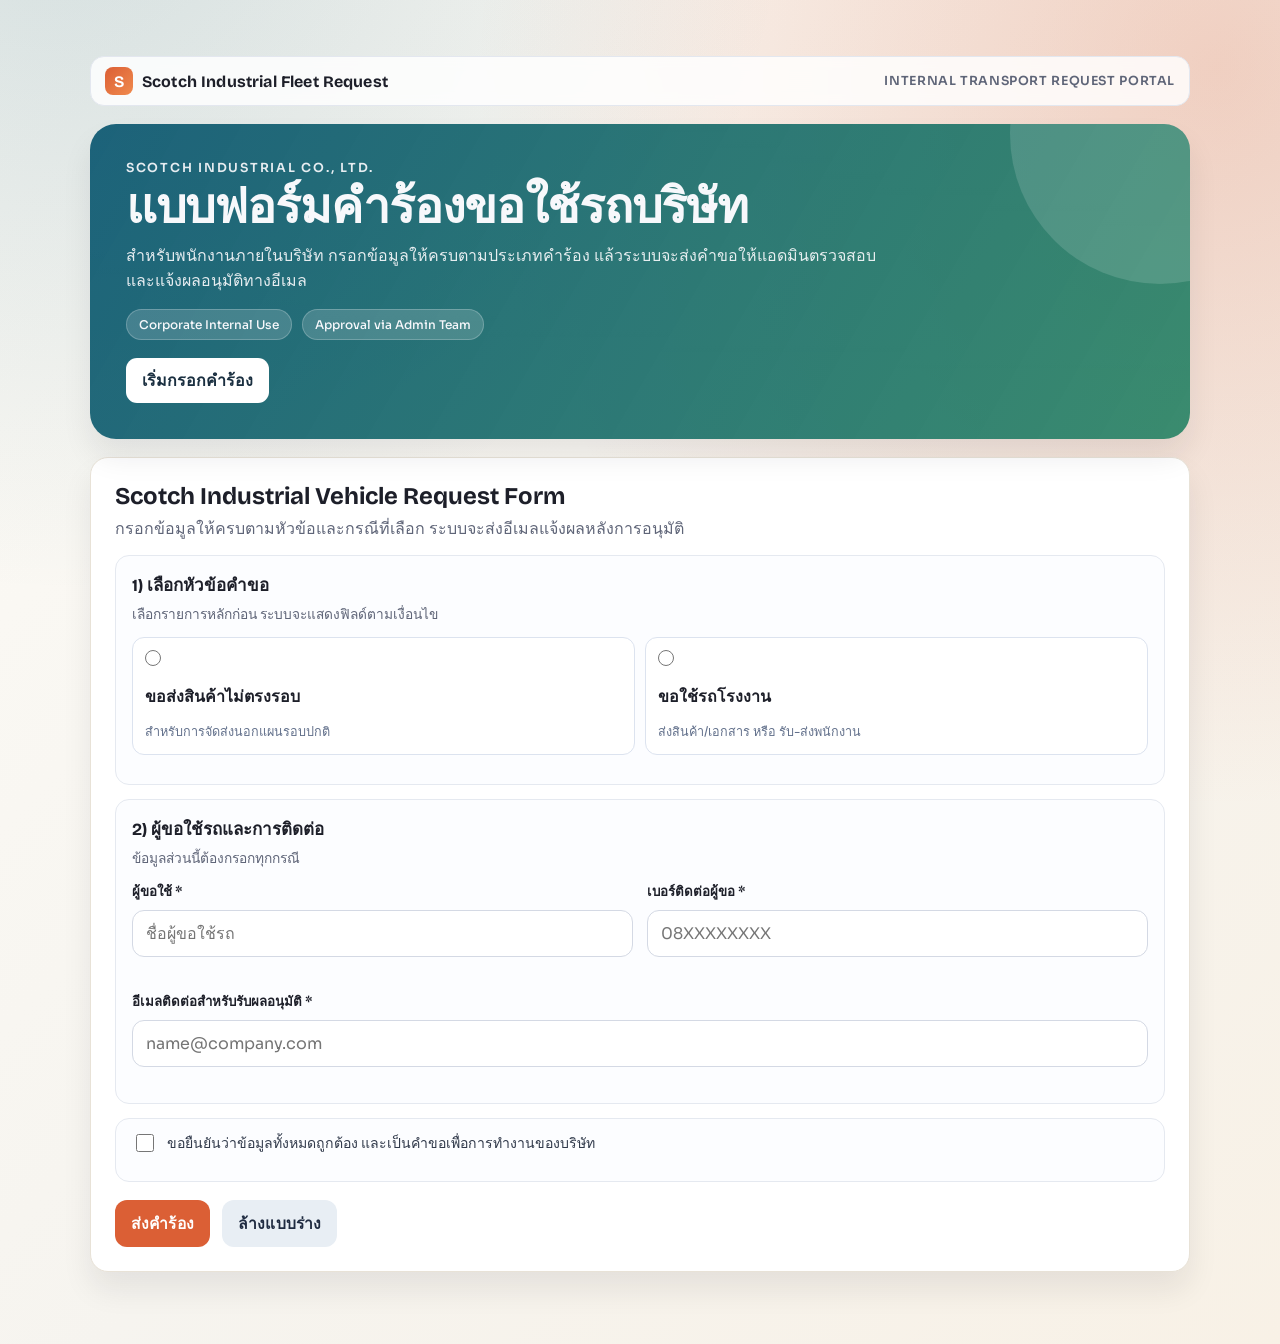
==== index.html @ 5c6153f3 "Simplify public landing page and remove admin entry points" ====
<!doctype html>
<html lang="th">
  <head>
    <meta charset="UTF-8" />
    <meta name="viewport" content="width=device-width, initial-scale=1.0" />
    <title>Scotch webapps1 | แบบฟอร์มขอใช้รถ</title>
    <link rel="preconnect" href="https://fonts.googleapis.com" />
    <link rel="preconnect" href="https://fonts.gstatic.com" crossorigin />
    <link
      href="https://fonts.googleapis.com/css2?family=Bricolage+Grotesque:wght@400;500;600;700&family=Sora:wght@400;500;600&display=swap"
      rel="stylesheet"
    />
    <link rel="stylesheet" href="assets/css/styles.css" />
  </head>
  <body>
    <main class="page page-request">
      <header class="lp-nav">
        <a href="#" class="lp-brand">
          <span class="lp-brand-badge">S</span>
          <span>Scotch Industrial Fleet Request</span>
        </a>
        <p class="lp-subtitle">Internal Transport Request Portal</p>
      </header>

      <section class="hero hero-landing">
        <div class="hero-grid">
          <div>
            <p class="hero-kicker">Scotch Industrial Co., Ltd.</p>
            <h1>แบบฟอร์มคำร้องขอใช้รถบริษัท</h1>
            <p class="hero-copy">
              สำหรับพนักงานภายในบริษัท กรอกข้อมูลให้ครบตามประเภทคำร้อง แล้วระบบจะส่งคำขอให้แอดมินตรวจสอบและแจ้งผลอนุมัติทางอีเมล
            </p>

            <div class="hero-pill-row">
              <span class="hero-pill">Corporate Internal Use</span>
              <span class="hero-pill">Approval via Admin Team</span>
            </div>

            <div class="hero-cta-row">
              <a class="cta-button" href="#requestFormSection">เริ่มกรอกคำร้อง</a>
            </div>
          </div>
        </div>
      </section>

      <section id="requestFormSection" class="card request-card">
        <div class="card-head">
          <h2>Scotch Industrial Vehicle Request Form</h2>
          <p>กรอกข้อมูลให้ครบตามหัวข้อและกรณีที่เลือก ระบบจะส่งอีเมลแจ้งผลหลังการอนุมัติ</p>
        </div>

        <form id="requestForm" class="form-stack" novalidate>
          <section class="form-section">
            <h3>1) เลือกหัวข้อคำขอ</h3>
            <p class="section-copy">เลือกรายการหลักก่อน ระบบจะแสดงฟิลด์ตามเงื่อนไข</p>

            <div class="choice-grid">
              <label class="choice-card">
                <input type="radio" name="requestTopic" value="OFF_CYCLE_DELIVERY" />
                <strong>ขอส่งสินค้าไม่ตรงรอบ</strong>
                <small>สำหรับการจัดส่งนอกแผนรอบปกติ</small>
              </label>
              <label class="choice-card">
                <input type="radio" name="requestTopic" value="FACTORY_CAR" />
                <strong>ขอใช้รถโรงงาน</strong>
                <small>ส่งสินค้า/เอกสาร หรือ รับ-ส่งพนักงาน</small>
              </label>
            </div>
            <p class="field-error" data-error-for="requestTopic"></p>

            <div id="factoryCaseBlock" class="conditional-block hidden">
              <label>
                <span>กรณีของการขอใช้รถโรงงาน *</span>
                <select name="factoryCaseType">
                  <option value="">-- เลือกกรณี --</option>
                  <option value="FACTORY_DELIVERY_DOCS">ส่งสินค้า/เอกสาร</option>
                  <option value="FACTORY_STAFF_SHUTTLE">รับ-ส่งพนักงาน</option>
                </select>
              </label>
              <p class="field-error" data-error-for="factoryCaseType"></p>
            </div>
          </section>

          <section class="form-section">
            <h3>2) ผู้ขอใช้รถและการติดต่อ</h3>
            <p class="section-copy">ข้อมูลส่วนนี้ต้องกรอกทุกกรณี</p>
            <div class="form-grid">
              <label>
                <span>ผู้ขอใช้ *</span>
                <input
                  name="requesterName"
                  type="text"
                  maxlength="100"
                  placeholder="ชื่อผู้ขอใช้รถ"
                  required
                />
                <p class="field-error" data-error-for="requesterName"></p>
              </label>

              <label>
                <span>เบอร์ติดต่อผู้ขอ *</span>
                <input
                  name="requesterPhone"
                  type="tel"
                  maxlength="20"
                  placeholder="08XXXXXXXX"
                  required
                />
                <p class="field-error" data-error-for="requesterPhone"></p>
              </label>

              <label class="col-span-2">
                <span>อีเมลติดต่อสำหรับรับผลอนุมัติ *</span>
                <input
                  name="contactEmail"
                  type="email"
                  maxlength="120"
                  placeholder="name@company.com"
                  autocomplete="email"
                  required
                />
                <p class="field-error" data-error-for="contactEmail"></p>
              </label>
            </div>
          </section>

          <section id="offCycleBlock" class="form-section conditional-block hidden">
            <h3>หัวข้อ: ขอส่งสินค้าไม่ตรงรอบ</h3>
            <p class="section-copy">กรอกข้อมูลการจัดส่งนอกแผนรอบปกติ</p>
            <div class="form-grid">
              <label>
                <span>ชื่อห้าง *</span>
                <input
                  name="offcycleStoreName"
                  type="text"
                  maxlength="150"
                  placeholder="ชื่อห้าง/ลูกค้า"
                />
                <p class="field-error" data-error-for="offcycleStoreName"></p>
              </label>

              <label>
                <span>วันที่ต้องการจัดส่ง *</span>
                <input name="offcycleDeliveryDate" type="date" />
                <p class="field-error" data-error-for="offcycleDeliveryDate"></p>
              </label>

              <label>
                <span>จำนวนลังสินค้า *</span>
                <input name="offcycleCrates" type="number" min="1" step="1" />
                <p class="field-error" data-error-for="offcycleCrates"></p>
              </label>

              <label>
                <span>ยอดเงิน *</span>
                <input name="offcycleAmount" type="number" min="0" step="0.01" />
                <p class="field-error" data-error-for="offcycleAmount"></p>
              </label>
            </div>
          </section>

          <section id="factoryDeliveryBlock" class="form-section conditional-block hidden">
            <h3>หัวข้อ: ขอใช้รถโรงงาน (ส่งสินค้า/เอกสาร)</h3>
            <p class="section-copy">กรณีจัดส่งสินค้า หรือจัดส่งเอกสาร</p>
            <div class="form-grid">
              <label>
                <span>ชื่องาน *</span>
                <input name="factoryJobName" type="text" maxlength="150" />
                <p class="field-error" data-error-for="factoryJobName"></p>
              </label>

              <label>
                <span>วันที่จัดส่ง *</span>
                <input name="factoryDeliveryDate" type="date" />
                <p class="field-error" data-error-for="factoryDeliveryDate"></p>
              </label>

              <label>
                <span>เวลาจัดส่ง *</span>
                <input name="factoryDeliveryTime" type="time" />
                <p class="field-error" data-error-for="factoryDeliveryTime"></p>
              </label>

              <label>
                <span>เบอร์ติดต่อผู้รับ/หน้างาน *</span>
                <input name="factoryReceiverPhone" type="tel" maxlength="20" />
                <p class="field-error" data-error-for="factoryReceiverPhone"></p>
              </label>

              <label class="col-span-2">
                <span>สถานที่จัดส่ง *</span>
                <input
                  name="factoryDeliveryLocation"
                  type="text"
                  maxlength="250"
                  placeholder="ที่อยู่หรือรายละเอียดสถานที่"
                />
                <p class="field-error" data-error-for="factoryDeliveryLocation"></p>
              </label>

              <label class="col-span-2">
                <span>Google Map link / URL *</span>
                <input
                  name="factoryDeliveryMapUrl"
                  type="url"
                  maxlength="400"
                  placeholder="https://maps.google.com/..."
                />
                <p class="field-error" data-error-for="factoryDeliveryMapUrl"></p>
              </label>

              <label class="col-span-2">
                <span>เอกสารใบส่งสินค้าชั่วคราว/ใบคืนสินค้าชั่วคราว *</span>
                <textarea
                  name="factoryTempDocumentRef"
                  rows="2"
                  maxlength="400"
                  placeholder="ระบุเลขเอกสารหรือแนบลิงก์เอกสาร"
                ></textarea>
                <p class="field-error" data-error-for="factoryTempDocumentRef"></p>
              </label>

              <label class="col-span-2">
                <span>เบิกของจากไหน (ภาพแคป E-Mail Reservation) *</span>
                <textarea
                  name="factoryReservationRef"
                  rows="2"
                  maxlength="400"
                  placeholder="ระบุจุดเบิกหรือแนบลิงก์ภาพแคป"
                ></textarea>
                <p class="field-error" data-error-for="factoryReservationRef"></p>
              </label>
            </div>
          </section>

          <section id="factoryShuttleBlock" class="form-section conditional-block hidden">
            <h3>หัวข้อ: ขอใช้รถโรงงาน (รับ-ส่งพนักงาน)</h3>
            <p class="section-copy">กรณีรับ-ส่งพนักงาน ต้องมีผู้โดยสาร 6 คนขึ้นไป</p>
            <div class="form-grid">
              <label>
                <span>จำนวนผู้โดยสาร *</span>
                <input name="shuttlePassengers" type="number" min="6" step="1" />
                <p class="field-error" data-error-for="shuttlePassengers"></p>
              </label>

              <label>
                <span>วันที่เดินทาง *</span>
                <input name="shuttleTravelDate" type="date" />
                <p class="field-error" data-error-for="shuttleTravelDate"></p>
              </label>

              <label>
                <span>เวลาเดินทาง *</span>
                <input name="shuttleTravelTime" type="time" />
                <p class="field-error" data-error-for="shuttleTravelTime"></p>
              </label>

              <fieldset class="option-fieldset">
                <legend>รอรับกลับ *</legend>
                <label class="check-inline">
                  <input type="radio" name="shuttleReturnWait" value="WAIT_RETURN" />
                  <span>รอรับกลับ</span>
                </label>
                <label class="check-inline">
                  <input type="radio" name="shuttleReturnWait" value="NO_RETURN" />
                  <span>ไม่ต้องรอรับกลับ</span>
                </label>
                <p class="field-error" data-error-for="shuttleReturnWait"></p>
              </fieldset>

              <label class="col-span-2">
                <span>สถานที่ *</span>
                <input
                  name="shuttleLocation"
                  type="text"
                  maxlength="250"
                  placeholder="จุดรับ/จุดส่ง"
                />
                <p class="field-error" data-error-for="shuttleLocation"></p>
              </label>

              <label class="col-span-2">
                <span>Google Map link / URL *</span>
                <input
                  name="shuttleMapUrl"
                  type="url"
                  maxlength="400"
                  placeholder="https://maps.google.com/..."
                />
                <p class="field-error" data-error-for="shuttleMapUrl"></p>
              </label>
            </div>
          </section>

          <section class="form-section form-section-tight">
            <label class="check-row">
              <input name="policyAgree" type="checkbox" />
              <span>ขอยืนยันว่าข้อมูลทั้งหมดถูกต้อง และเป็นคำขอเพื่อการทำงานของบริษัท</span>
            </label>
            <p class="field-error" data-error-for="policyAgree"></p>
          </section>

          <div class="form-actions">
            <button id="submitBtn" type="submit">ส่งคำร้อง</button>
            <button id="clearDraftBtn" type="button" class="button-secondary">ล้างแบบร่าง</button>
            <p id="formMessage" class="form-message" aria-live="polite"></p>
          </div>
        </form>
      </section>
    </main>

    <script src="assets/js/config.js"></script>
    <script src="assets/js/app.js"></script>
  </body>
</html>
---- assets/css/styles.css ----
:root {
  --bg: #f6f4ef;
  --surface: #ffffff;
  --ink: #1d1f29;
  --muted: #5f6578;
  --brand: #db5f35;
  --brand-dark: #ab4321;
  --accent: #145c75;
  --line: #e8e2d7;
  --success: #1d8f4e;
  --danger: #bc3434;
  --radius: 18px;
  --shadow: 0 18px 30px rgba(27, 28, 38, 0.08);
}

*,
*::before,
*::after {
  box-sizing: border-box;
}

body {
  margin: 0;
  font-family: "Sora", sans-serif;
  color: var(--ink);
  background:
    radial-gradient(circle at 5% -10%, rgba(20, 92, 117, 0.18), transparent 38%),
    radial-gradient(circle at 95% 5%, rgba(219, 95, 53, 0.25), transparent 42%),
    linear-gradient(135deg, #fdfbf6 0%, #f6f4ef 55%, #f8f1e6 100%);
  min-height: 100vh;
}

a {
  color: inherit;
  text-decoration: none;
}

.page {
  width: min(1100px, 92vw);
  margin: 0 auto;
  padding: 56px 0 72px;
}

.page-request {
  display: grid;
  gap: 18px;
}

.lp-nav {
  display: flex;
  align-items: center;
  justify-content: space-between;
  gap: 12px;
  padding: 10px 14px;
  border: 1px solid #e3e7ef;
  border-radius: 14px;
  background: rgba(255, 255, 255, 0.82);
  backdrop-filter: blur(6px);
}

.lp-brand {
  display: inline-flex;
  align-items: center;
  gap: 9px;
  font-family: "Bricolage Grotesque", sans-serif;
  font-weight: 700;
  letter-spacing: 0.01em;
}

.lp-brand-badge {
  width: 28px;
  height: 28px;
  border-radius: 8px;
  display: inline-grid;
  place-items: center;
  color: #fff;
  background: linear-gradient(135deg, var(--brand), #f08a4d);
}

.lp-subtitle {
  margin: 0;
  font-size: 0.78rem;
  color: #5f6578;
  letter-spacing: 0.05em;
  text-transform: uppercase;
  font-weight: 600;
}

.hero {
  margin-bottom: 26px;
  position: relative;
  overflow: hidden;
  padding: 36px;
  border-radius: 26px;
  background:
    linear-gradient(120deg, rgba(20, 92, 117, 0.96), rgba(32, 127, 96, 0.88)),
    linear-gradient(180deg, rgba(255, 255, 255, 0.08), transparent);
  color: #f7f8fb;
  box-shadow: var(--shadow);
}

.hero::after {
  content: "";
  position: absolute;
  width: 300px;
  height: 300px;
  right: -120px;
  top: -140px;
  border-radius: 999px;
  background: rgba(255, 255, 255, 0.14);
}

.hero-landing {
  margin-bottom: 0;
}

.hero-grid {
  display: grid;
  grid-template-columns: 1fr;
  gap: 18px;
  align-items: start;
  max-width: 820px;
}

.hero h1 {
  margin: 6px 0 10px;
  font-family: "Bricolage Grotesque", sans-serif;
  font-size: clamp(1.9rem, 3.8vw, 3rem);
  line-height: 1.07;
  letter-spacing: -0.02em;
}

.hero-kicker {
  margin: 0;
  font-size: 0.78rem;
  text-transform: uppercase;
  letter-spacing: 0.14em;
  font-weight: 600;
  opacity: 0.92;
}

.hero-copy {
  margin: 0;
  max-width: 750px;
  color: rgba(247, 248, 251, 0.92);
}

.hero-pill-row {
  display: flex;
  gap: 10px;
  flex-wrap: wrap;
  margin-top: 16px;
}

.hero-pill {
  border: 1px solid rgba(255, 255, 255, 0.22);
  background: rgba(255, 255, 255, 0.16);
  border-radius: 999px;
  padding: 7px 12px;
  font-size: 0.75rem;
  font-weight: 500;
}

.hero-cta-row {
  margin-top: 18px;
  display: flex;
  gap: 10px;
  align-items: center;
  flex-wrap: wrap;
}

.cta-button {
  display: inline-flex;
  align-items: center;
  justify-content: center;
  padding: 10px 16px;
  border-radius: 11px;
  background: #ffffff;
  color: #1a2f40;
  font-weight: 700;
  font-family: "Bricolage Grotesque", sans-serif;
}

.cta-button:hover {
  filter: brightness(0.98);
}

.cta-link {
  color: rgba(247, 248, 251, 0.95);
  font-size: 0.9rem;
  border-bottom: 1px solid rgba(255, 255, 255, 0.45);
}

.hero-panel {
  position: relative;
  z-index: 1;
  border: 1px solid rgba(255, 255, 255, 0.27);
  border-radius: 16px;
  background: rgba(10, 31, 43, 0.3);
  padding: 16px;
  align-self: stretch;
}

.hero-panel h3 {
  margin: 0;
  font-size: 1.03rem;
  font-family: "Bricolage Grotesque", sans-serif;
}

.hero-panel ul {
  margin: 10px 0 0;
  padding-left: 18px;
  display: grid;
  gap: 7px;
}

.hero-panel li {
  color: rgba(247, 248, 251, 0.92);
  font-size: 0.86rem;
}

.hero-panel-meta {
  margin-top: 12px;
  border-top: 1px solid rgba(255, 255, 255, 0.2);
  padding-top: 10px;
}

.hero-panel-meta p {
  margin: 0;
  font-size: 0.78rem;
  color: rgba(247, 248, 251, 0.82);
}

.card {
  background: var(--surface);
  border: 1px solid var(--line);
  border-radius: var(--radius);
  box-shadow: var(--shadow);
  padding: 24px;
  animation: rise 0.6s ease;
}

.scope-grid,
.process-grid {
  margin-top: 16px;
  display: grid;
  gap: 12px;
  grid-template-columns: repeat(3, minmax(0, 1fr));
}

.scope-item,
.process-item {
  border: 1px solid #e2e7ef;
  border-radius: 14px;
  background: #fbfcff;
  padding: 15px;
}

.scope-no {
  margin: 0 0 6px;
  font-size: 0.76rem;
  font-weight: 700;
  color: #5d6f8b;
}

.scope-item h3,
.process-item h3 {
  margin: 0;
  font-family: "Bricolage Grotesque", sans-serif;
  font-size: 1.02rem;
}

.scope-item p,
.process-item p {
  margin: 7px 0 0;
  color: #556078;
  font-size: 0.84rem;
}

.process-item {
  display: flex;
  gap: 12px;
  align-items: flex-start;
}

.process-item span {
  width: 28px;
  height: 28px;
  border-radius: 999px;
  display: inline-grid;
  place-items: center;
  font-weight: 700;
  color: #fff;
  background: linear-gradient(135deg, var(--accent), #2b7a99);
  flex: none;
}

.card-head h2,
.list-head h2 {
  margin: 0;
  font-family: "Bricolage Grotesque", sans-serif;
}

.card-head p,
.list-head p {
  margin: 6px 0 0;
  color: var(--muted);
}

.form-grid {
  display: grid;
  gap: 14px;
  grid-template-columns: repeat(2, minmax(0, 1fr));
}

.form-stack {
  display: grid;
  gap: 14px;
  margin-top: 14px;
}

.request-layout {
  display: grid;
  grid-template-columns: minmax(0, 2fr) minmax(260px, 1fr);
  gap: 16px;
}

.form-section {
  border: 1px solid #e5e9f0;
  border-radius: 14px;
  padding: 16px;
  background: #fcfdff;
}

.form-section h3 {
  margin: 0;
  font-family: "Bricolage Grotesque", sans-serif;
  font-size: 1.06rem;
}

.section-copy {
  margin: 5px 0 12px;
  color: var(--muted);
  font-size: 0.86rem;
}

.form-section-tight {
  padding-top: 13px;
  padding-bottom: 13px;
}

label {
  display: grid;
  gap: 8px;
}

label span {
  font-size: 0.83rem;
  font-weight: 600;
}

input,
textarea {
  width: 100%;
  border: 1px solid #d4d9e4;
  border-radius: 12px;
  padding: 12px 13px;
  font: inherit;
  color: var(--ink);
  background: #fff;
  transition: border-color 0.2s ease, box-shadow 0.2s ease;
}

select {
  width: 100%;
  border: 1px solid #d4d9e4;
  border-radius: 12px;
  padding: 12px 13px;
  font: inherit;
  color: var(--ink);
  background: #fff;
  transition: border-color 0.2s ease, box-shadow 0.2s ease;
}

input:focus,
textarea:focus,
select:focus {
  outline: none;
  border-color: var(--accent);
  box-shadow: 0 0 0 3px rgba(20, 92, 117, 0.12);
}

textarea {
  resize: vertical;
}

.col-span-2 {
  grid-column: span 2;
}

.input-foot {
  display: flex;
  justify-content: space-between;
  gap: 8px;
  font-size: 0.76rem;
  color: #6d7385;
}

.choice-grid {
  display: grid;
  gap: 10px;
  grid-template-columns: repeat(2, minmax(0, 1fr));
}

.choice-card {
  border: 1px solid #dce3ef;
  border-radius: 12px;
  padding: 12px;
  background: #ffffff;
  cursor: pointer;
  transition: border-color 0.2s ease, box-shadow 0.2s ease, transform 0.12s ease;
}

.choice-card:hover {
  border-color: #b9c6de;
}

.choice-card strong {
  display: block;
  font-family: "Bricolage Grotesque", sans-serif;
  font-size: 1rem;
}

.choice-card small {
  display: block;
  margin-top: 4px;
  color: #62708b;
  font-size: 0.79rem;
}

.choice-card input[type="radio"] {
  margin: 0 0 10px;
  width: 16px;
  height: 16px;
  accent-color: var(--accent);
}

.choice-card.active {
  border-color: var(--accent);
  box-shadow: 0 0 0 3px rgba(20, 92, 117, 0.1);
  transform: translateY(-1px);
}

.option-fieldset {
  margin: 0;
  border: 1px solid #dce3ef;
  border-radius: 12px;
  padding: 12px;
  display: grid;
  gap: 8px;
}

.option-fieldset legend {
  padding: 0 6px;
  font-size: 0.83rem;
  font-weight: 600;
}

.check-inline {
  display: flex;
  align-items: center;
  gap: 8px;
}

.check-inline input[type="radio"] {
  width: 16px;
  height: 16px;
  margin: 0;
  accent-color: var(--accent);
}

.conditional-block {
  margin-top: 14px;
}

.hidden {
  display: none;
}

button {
  border: 0;
  border-radius: 12px;
  padding: 11px 16px;
  font-family: "Bricolage Grotesque", sans-serif;
  font-size: 0.98rem;
  font-weight: 600;
  letter-spacing: 0.01em;
  background: var(--brand);
  color: #fff;
  cursor: pointer;
  transition: transform 0.12s ease, filter 0.2s ease;
}

button:hover {
  filter: brightness(0.96);
}

button:active {
  transform: translateY(1px);
}

button:disabled {
  opacity: 0.6;
  cursor: not-allowed;
}

.button-secondary {
  background: #e8eef4;
  color: #1f2b41;
}

.form-actions {
  display: flex;
  flex-wrap: wrap;
  gap: 12px;
  align-items: center;
  margin-top: 4px;
}

.form-message {
  margin: 0;
  font-size: 0.9rem;
  color: var(--muted);
}

.form-message.success {
  color: var(--success);
}

.form-message.error {
  color: var(--danger);
}

.field-error {
  margin: 0;
  min-height: 1em;
  font-size: 0.77rem;
  color: var(--danger);
}

.input-invalid {
  border-color: #d55353;
  box-shadow: 0 0 0 3px rgba(188, 52, 52, 0.12);
}

.check-row {
  display: flex;
  align-items: flex-start;
  gap: 10px;
  cursor: pointer;
}

.check-row input[type="checkbox"] {
  margin-top: 2px;
  width: 18px;
  height: 18px;
  accent-color: var(--accent);
}

.check-row span {
  font-size: 0.88rem;
  font-weight: 500;
  color: #313a4b;
}

.request-summary {
  border: 1px solid #e5e9f0;
  border-radius: 14px;
  padding: 16px;
  background: linear-gradient(180deg, #fbfdff 0%, #f8fafc 100%);
  height: fit-content;
  position: sticky;
  top: 16px;
}

.request-summary h3 {
  margin: 0;
  font-family: "Bricolage Grotesque", sans-serif;
}

.summary-copy {
  margin: 7px 0 12px;
  color: var(--muted);
  font-size: 0.84rem;
}

.summary-list {
  margin: 0;
  padding: 0;
  list-style: none;
  display: grid;
  gap: 8px;
}

.summary-list li {
  display: grid;
  gap: 3px;
  padding: 8px 9px;
  border-radius: 10px;
  background: #ffffff;
  border: 1px solid #e4e8f0;
}

.summary-list span {
  font-size: 0.74rem;
  text-transform: uppercase;
  letter-spacing: 0.05em;
  color: #667086;
}

.summary-list strong {
  font-size: 0.9rem;
  color: #202533;
}

.summary-purpose {
  margin: 12px 0 0;
  font-size: 0.88rem;
  color: #3b4359;
}

.summary-purpose strong {
  display: block;
  margin-bottom: 4px;
}

.draft-status {
  margin: 14px 0 0;
  font-size: 0.77rem;
  color: #5f6578;
}

.hero-compact {
  margin-bottom: 18px;
}

.admin-tools {
  margin-bottom: 18px;
}

.control-grid {
  display: grid;
  gap: 12px;
  grid-template-columns: repeat(3, minmax(0, 1fr));
}

.admin-actions {
  margin-top: 14px;
  display: flex;
  gap: 10px;
  align-items: center;
  flex-wrap: wrap;
}

.admin-list-wrap {
  padding-top: 20px;
}

.list-head {
  display: flex;
  justify-content: space-between;
  gap: 10px;
  align-items: baseline;
}

.request-list {
  display: grid;
  gap: 12px;
  margin-top: 16px;
}

.request-item {
  border: 1px solid #e1e4ec;
  border-radius: 14px;
  padding: 15px;
  background: #fbfcff;
}

.request-item-head {
  display: flex;
  justify-content: space-between;
  gap: 12px;
  flex-wrap: wrap;
  align-items: center;
}

.request-id {
  margin: 0;
  font-family: "Bricolage Grotesque", sans-serif;
  font-size: 1.05rem;
}

.status-pill {
  display: inline-flex;
  align-items: center;
  padding: 4px 10px;
  border-radius: 999px;
  font-size: 0.76rem;
  font-weight: 600;
  border: 1px solid #d9dfe9;
}

.status-pill.pending {
  color: #935c00;
  border-color: #f0d9a8;
  background: #fff6e7;
}

.status-pill.approved {
  color: #0e6e3b;
  border-color: #a6e1c0;
  background: #e8f8ee;
}

.request-meta {
  margin: 12px 0 0;
  display: grid;
  gap: 7px;
  grid-template-columns: repeat(2, minmax(0, 1fr));
  color: var(--muted);
  font-size: 0.88rem;
}

.request-meta strong {
  color: #232635;
  font-weight: 600;
}

.request-actions {
  margin-top: 14px;
  display: flex;
  gap: 10px;
  align-items: center;
}

.empty-state {
  margin: 10px 0 0;
  color: var(--muted);
}

@keyframes rise {
  from {
    opacity: 0;
    transform: translateY(10px);
  }
  to {
    opacity: 1;
    transform: translateY(0);
  }
}

@media (max-width: 860px) {
  .form-grid,
  .control-grid {
    grid-template-columns: 1fr;
  }

  .lp-nav {
    flex-direction: column;
    align-items: flex-start;
    gap: 8px;
  }

  .hero-grid,
  .scope-grid,
  .process-grid {
    grid-template-columns: 1fr;
  }

  .choice-grid {
    grid-template-columns: 1fr;
  }

  .request-layout {
    grid-template-columns: 1fr;
  }

  .request-summary {
    position: static;
  }

  .col-span-2 {
    grid-column: span 1;
  }

  .request-meta {
    grid-template-columns: 1fr;
  }

  .hero {
    padding: 28px;
  }
}
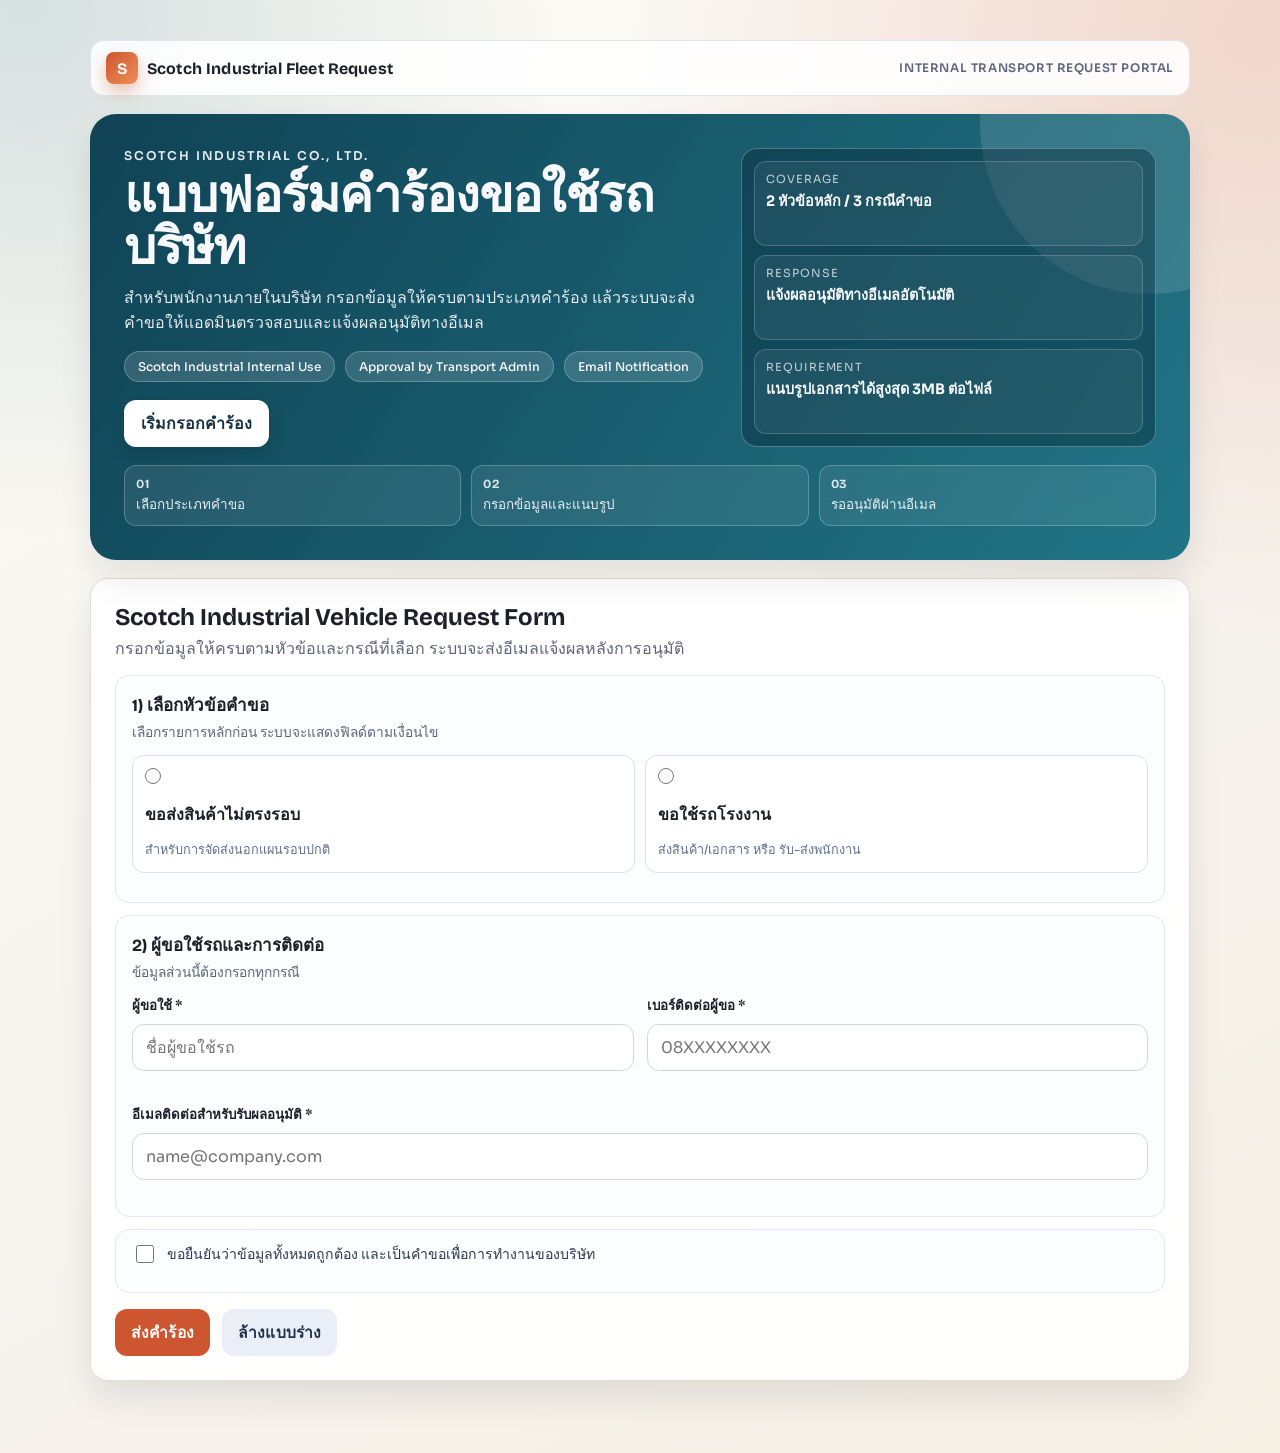
==== commit 234025f4: "Enhance landing UI and mobile responsiveness" ====
--- a/index.html
+++ b/index.html
@@ -22,9 +22,9 @@
         <p class="lp-subtitle">Internal Transport Request Portal</p>
       </header>
 
-      <section class="hero hero-landing">
-        <div class="hero-grid">
-          <div>
+      <section class="hero hero-landing si-hero">
+        <div class="si-hero-grid">
+          <div class="si-hero-main">
             <p class="hero-kicker">Scotch Industrial Co., Ltd.</p>
             <h1>แบบฟอร์มคำร้องขอใช้รถบริษัท</h1>
             <p class="hero-copy">
@@ -32,18 +32,49 @@
             </p>
 
             <div class="hero-pill-row">
-              <span class="hero-pill">Corporate Internal Use</span>
-              <span class="hero-pill">Approval via Admin Team</span>
+              <span class="hero-pill">Scotch Industrial Internal Use</span>
+              <span class="hero-pill">Approval by Transport Admin</span>
+              <span class="hero-pill">Email Notification</span>
             </div>
 
             <div class="hero-cta-row">
               <a class="cta-button" href="#requestFormSection">เริ่มกรอกคำร้อง</a>
             </div>
           </div>
+
+          <aside class="si-hero-side" aria-label="Service summary">
+            <article class="si-metric">
+              <span>Coverage</span>
+              <strong>2 หัวข้อหลัก / 3 กรณีคำขอ</strong>
+            </article>
+            <article class="si-metric">
+              <span>Response</span>
+              <strong>แจ้งผลอนุมัติทางอีเมลอัตโนมัติ</strong>
+            </article>
+            <article class="si-metric">
+              <span>Requirement</span>
+              <strong>แนบรูปเอกสารได้สูงสุด 3MB ต่อไฟล์</strong>
+            </article>
+          </aside>
+        </div>
+
+        <div class="si-step-track" aria-label="Request process">
+          <article class="si-step">
+            <span>01</span>
+            <p>เลือกประเภทคำขอ</p>
+          </article>
+          <article class="si-step">
+            <span>02</span>
+            <p>กรอกข้อมูลและแนบรูป</p>
+          </article>
+          <article class="si-step">
+            <span>03</span>
+            <p>รออนุมัติผ่านอีเมล</p>
+          </article>
         </div>
       </section>
 
-      <section id="requestFormSection" class="card request-card">
+      <section id="requestFormSection" class="card request-card si-form-card">
         <div class="card-head">
           <h2>Scotch Industrial Vehicle Request Form</h2>
           <p>กรอกข้อมูลให้ครบตามหัวข้อและกรณีที่เลือก ระบบจะส่งอีเมลแจ้งผลหลังการอนุมัติ</p>
@@ -210,23 +241,45 @@
               </label>
 
               <label class="col-span-2">
-                <span>เอกสารใบส่งสินค้าชั่วคราว/ใบคืนสินค้าชั่วคราว *</span>
+                <span>แนบรูปเอกสารใบส่งสินค้าชั่วคราว/ใบคืนสินค้าชั่วคราว *</span>
+                <input
+                  name="factoryTempDocumentImage"
+                  type="file"
+                  accept="image/png,image/jpeg,image/webp"
+                />
+                <small class="field-hint">รองรับไฟล์ภาพ .png .jpg .webp (ไม่เกิน 3MB)</small>
+                <p class="field-error" data-error-for="factoryTempDocumentImage"></p>
+              </label>
+
+              <label class="col-span-2">
+                <span>รายละเอียดเอกสารเพิ่มเติม (ถ้ามี)</span>
                 <textarea
                   name="factoryTempDocumentRef"
                   rows="2"
                   maxlength="400"
-                  placeholder="ระบุเลขเอกสารหรือแนบลิงก์เอกสาร"
+                  placeholder="เช่น เลขเอกสาร / หมายเหตุเพิ่มเติม"
                 ></textarea>
                 <p class="field-error" data-error-for="factoryTempDocumentRef"></p>
               </label>
 
               <label class="col-span-2">
-                <span>เบิกของจากไหน (ภาพแคป E-Mail Reservation) *</span>
+                <span>แนบรูปเบิกของจากไหน (ภาพแคป E-Mail Reservation) *</span>
+                <input
+                  name="factoryReservationImage"
+                  type="file"
+                  accept="image/png,image/jpeg,image/webp"
+                />
+                <small class="field-hint">รองรับไฟล์ภาพ .png .jpg .webp (ไม่เกิน 3MB)</small>
+                <p class="field-error" data-error-for="factoryReservationImage"></p>
+              </label>
+
+              <label class="col-span-2">
+                <span>รายละเอียด Reservation เพิ่มเติม (ถ้ามี)</span>
                 <textarea
                   name="factoryReservationRef"
                   rows="2"
                   maxlength="400"
-                  placeholder="ระบุจุดเบิกหรือแนบลิงก์ภาพแคป"
+                  placeholder="เช่น จุดเบิกของ / หมายเหตุเพิ่มเติม"
                 ></textarea>
                 <p class="field-error" data-error-for="factoryReservationRef"></p>
               </label>
--- a/assets/css/styles.css
+++ b/assets/css/styles.css
@@ -3,14 +3,15 @@
   --surface: #ffffff;
   --ink: #1d1f29;
   --muted: #5f6578;
-  --brand: #db5f35;
-  --brand-dark: #ab4321;
-  --accent: #145c75;
+  --brand: #cd5530;
+  --brand-dark: #a13e22;
+  --accent: #0f5b72;
+  --deep: #083346;
   --line: #e8e2d7;
   --success: #1d8f4e;
   --danger: #bc3434;
   --radius: 18px;
-  --shadow: 0 18px 30px rgba(27, 28, 38, 0.08);
+  --shadow: 0 18px 34px rgba(16, 23, 37, 0.09);
 }
 
 *,
@@ -24,9 +25,9 @@
   font-family: "Sora", sans-serif;
   color: var(--ink);
   background:
-    radial-gradient(circle at 5% -10%, rgba(20, 92, 117, 0.18), transparent 38%),
-    radial-gradient(circle at 95% 5%, rgba(219, 95, 53, 0.25), transparent 42%),
-    linear-gradient(135deg, #fdfbf6 0%, #f6f4ef 55%, #f8f1e6 100%);
+    radial-gradient(circle at 2% 0%, rgba(15, 91, 114, 0.17), transparent 28%),
+    radial-gradient(circle at 98% 2%, rgba(205, 85, 48, 0.2), transparent 33%),
+    linear-gradient(150deg, #fdfbf6 0%, #f6f4ef 53%, #f6efe4 100%);
   min-height: 100vh;
 }
 
@@ -38,7 +39,7 @@
 .page {
   width: min(1100px, 92vw);
   margin: 0 auto;
-  padding: 56px 0 72px;
+  padding: 40px 0 72px;
 }
 
 .page-request {
@@ -51,10 +52,10 @@
   align-items: center;
   justify-content: space-between;
   gap: 12px;
-  padding: 10px 14px;
-  border: 1px solid #e3e7ef;
+  padding: 11px 15px;
+  border: 1px solid #dde5ef;
   border-radius: 14px;
-  background: rgba(255, 255, 255, 0.82);
+  background: rgba(255, 255, 255, 0.88);
   backdrop-filter: blur(6px);
 }
 
@@ -68,32 +69,34 @@
 }
 
 .lp-brand-badge {
-  width: 28px;
-  height: 28px;
+  width: 32px;
+  height: 32px;
   border-radius: 8px;
   display: inline-grid;
   place-items: center;
   color: #fff;
-  background: linear-gradient(135deg, var(--brand), #f08a4d);
+  background: linear-gradient(135deg, var(--brand), #ef8f56);
+  box-shadow: 0 8px 16px rgba(205, 85, 48, 0.35);
 }
 
 .lp-subtitle {
   margin: 0;
-  font-size: 0.78rem;
-  color: #5f6578;
+  font-size: 0.74rem;
+  color: #5d667e;
   letter-spacing: 0.05em;
   text-transform: uppercase;
   font-weight: 600;
+  white-space: nowrap;
 }
 
 .hero {
-  margin-bottom: 26px;
+  margin-bottom: 0;
   position: relative;
   overflow: hidden;
-  padding: 36px;
+  padding: 34px;
   border-radius: 26px;
   background:
-    linear-gradient(120deg, rgba(20, 92, 117, 0.96), rgba(32, 127, 96, 0.88)),
+    linear-gradient(122deg, rgba(11, 63, 82, 0.98), rgba(18, 109, 128, 0.94)),
     linear-gradient(180deg, rgba(255, 255, 255, 0.08), transparent);
   color: #f7f8fb;
   box-shadow: var(--shadow);
@@ -102,16 +105,33 @@
 .hero::after {
   content: "";
   position: absolute;
-  width: 300px;
-  height: 300px;
-  right: -120px;
-  top: -140px;
+  width: 340px;
+  height: 340px;
+  right: -130px;
+  top: -160px;
   border-radius: 999px;
-  background: rgba(255, 255, 255, 0.14);
+  background: rgba(255, 255, 255, 0.12);
 }
 
 .hero-landing {
   margin-bottom: 0;
+}
+
+.si-hero {
+  display: grid;
+  gap: 18px;
+}
+
+.si-hero-grid {
+  display: grid;
+  grid-template-columns: minmax(0, 1.45fr) minmax(250px, 1fr);
+  gap: 16px;
+  position: relative;
+  z-index: 1;
+}
+
+.si-hero-main {
+  max-width: 680px;
 }
 
 .hero-grid {
@@ -125,24 +145,25 @@
 .hero h1 {
   margin: 6px 0 10px;
   font-family: "Bricolage Grotesque", sans-serif;
-  font-size: clamp(1.9rem, 3.8vw, 3rem);
-  line-height: 1.07;
+  font-size: clamp(2rem, 4vw, 3.15rem);
+  line-height: 1.04;
   letter-spacing: -0.02em;
 }
 
 .hero-kicker {
   margin: 0;
-  font-size: 0.78rem;
+  font-size: 0.76rem;
   text-transform: uppercase;
-  letter-spacing: 0.14em;
+  letter-spacing: 0.15em;
   font-weight: 600;
   opacity: 0.92;
 }
 
 .hero-copy {
   margin: 0;
-  max-width: 750px;
+  max-width: 690px;
   color: rgba(247, 248, 251, 0.92);
+  line-height: 1.58;
 }
 
 .hero-pill-row {
@@ -153,10 +174,10 @@
 }
 
 .hero-pill {
-  border: 1px solid rgba(255, 255, 255, 0.22);
-  background: rgba(255, 255, 255, 0.16);
+  border: 1px solid rgba(255, 255, 255, 0.24);
+  background: rgba(255, 255, 255, 0.14);
   border-radius: 999px;
-  padding: 7px 12px;
+  padding: 7px 13px;
   font-size: 0.75rem;
   font-weight: 500;
 }
@@ -173,15 +194,17 @@
   display: inline-flex;
   align-items: center;
   justify-content: center;
-  padding: 10px 16px;
-  border-radius: 11px;
+  padding: 11px 17px;
+  border-radius: 12px;
   background: #ffffff;
-  color: #1a2f40;
+  color: #173246;
   font-weight: 700;
   font-family: "Bricolage Grotesque", sans-serif;
+  box-shadow: 0 8px 16px rgba(7, 32, 44, 0.2);
 }
 
 .cta-button:hover {
+  transform: translateY(-1px);
   filter: brightness(0.98);
 }
 
@@ -189,6 +212,67 @@
   color: rgba(247, 248, 251, 0.95);
   font-size: 0.9rem;
   border-bottom: 1px solid rgba(255, 255, 255, 0.45);
+}
+
+.si-hero-side {
+  border: 1px solid rgba(255, 255, 255, 0.28);
+  border-radius: 16px;
+  background: rgba(4, 37, 50, 0.4);
+  padding: 12px;
+  display: grid;
+  gap: 9px;
+}
+
+.si-metric {
+  border: 1px solid rgba(255, 255, 255, 0.19);
+  border-radius: 12px;
+  padding: 10px 11px;
+  background: rgba(255, 255, 255, 0.06);
+}
+
+.si-metric span {
+  display: block;
+  color: rgba(242, 245, 251, 0.78);
+  font-size: 0.7rem;
+  text-transform: uppercase;
+  letter-spacing: 0.08em;
+  margin-bottom: 4px;
+}
+
+.si-metric strong {
+  color: #f7f8fb;
+  font-size: 0.9rem;
+  line-height: 1.4;
+}
+
+.si-step-track {
+  display: grid;
+  grid-template-columns: repeat(3, minmax(0, 1fr));
+  gap: 10px;
+  position: relative;
+  z-index: 1;
+}
+
+.si-step {
+  border: 1px solid rgba(255, 255, 255, 0.23);
+  border-radius: 12px;
+  padding: 10px 11px;
+  background: rgba(255, 255, 255, 0.08);
+}
+
+.si-step span {
+  display: block;
+  font-family: "Bricolage Grotesque", sans-serif;
+  font-size: 0.78rem;
+  font-weight: 700;
+  letter-spacing: 0.06em;
+  color: rgba(255, 255, 255, 0.84);
+}
+
+.si-step p {
+  margin: 3px 0 0;
+  font-size: 0.84rem;
+  color: rgba(248, 250, 253, 0.92);
 }
 
 .hero-panel {
@@ -238,6 +322,13 @@
   box-shadow: var(--shadow);
   padding: 24px;
   animation: rise 0.6s ease;
+}
+
+.si-form-card {
+  border: 1px solid #e4ddce;
+  background:
+    linear-gradient(180deg, rgba(255, 255, 255, 0.98), rgba(255, 255, 255, 0.98)),
+    linear-gradient(130deg, rgba(204, 85, 48, 0.05), rgba(15, 91, 114, 0.05));
 }
 
 .scope-grid,
@@ -305,17 +396,18 @@
 .list-head p {
   margin: 6px 0 0;
   color: var(--muted);
+  line-height: 1.5;
 }
 
 .form-grid {
   display: grid;
-  gap: 14px;
+  gap: 13px;
   grid-template-columns: repeat(2, minmax(0, 1fr));
 }
 
 .form-stack {
   display: grid;
-  gap: 14px;
+  gap: 12px;
   margin-top: 14px;
 }
 
@@ -326,7 +418,7 @@
 }
 
 .form-section {
-  border: 1px solid #e5e9f0;
+  border: 1px solid #e2e7f0;
   border-radius: 14px;
   padding: 16px;
   background: #fcfdff;
@@ -342,6 +434,7 @@
   margin: 5px 0 12px;
   color: var(--muted);
   font-size: 0.86rem;
+  line-height: 1.45;
 }
 
 .form-section-tight {
@@ -362,7 +455,7 @@
 input,
 textarea {
   width: 100%;
-  border: 1px solid #d4d9e4;
+  border: 1px solid #d0d7e4;
   border-radius: 12px;
   padding: 12px 13px;
   font: inherit;
@@ -373,7 +466,7 @@
 
 select {
   width: 100%;
-  border: 1px solid #d4d9e4;
+  border: 1px solid #d0d7e4;
   border-radius: 12px;
   padding: 12px 13px;
   font: inherit;
@@ -394,6 +487,28 @@
   resize: vertical;
 }
 
+input[type="file"] {
+  padding: 9px 10px;
+  background: #f9fbfe;
+}
+
+input[type="file"]::file-selector-button {
+  border: 0;
+  border-radius: 8px;
+  padding: 7px 10px;
+  margin-right: 10px;
+  font: inherit;
+  font-size: 0.82rem;
+  font-weight: 600;
+  background: #e6edf7;
+  color: #22304b;
+  cursor: pointer;
+}
+
+input[type="file"]::file-selector-button:hover {
+  background: #dbe7f7;
+}
+
 .col-span-2 {
   grid-column: span 2;
 }
@@ -413,7 +528,7 @@
 }
 
 .choice-card {
-  border: 1px solid #dce3ef;
+  border: 1px solid #d8e1ef;
   border-radius: 12px;
   padding: 12px;
   background: #ffffff;
@@ -447,7 +562,7 @@
 
 .choice-card.active {
   border-color: var(--accent);
-  box-shadow: 0 0 0 3px rgba(20, 92, 117, 0.1);
+  box-shadow: 0 0 0 3px rgba(15, 91, 114, 0.11);
   transform: translateY(-1px);
 }
 
@@ -515,8 +630,8 @@
 }
 
 .button-secondary {
-  background: #e8eef4;
-  color: #1f2b41;
+  background: #e9eef7;
+  color: #21324d;
 }
 
 .form-actions {
@@ -546,6 +661,11 @@
   min-height: 1em;
   font-size: 0.77rem;
   color: var(--danger);
+}
+
+.field-hint {
+  color: #67738a;
+  font-size: 0.76rem;
 }
 
 .input-invalid {
@@ -736,6 +856,29 @@
   font-weight: 600;
 }
 
+.inline-action {
+  display: inline-flex;
+  align-items: center;
+  border: 1px solid #ccd8ea;
+  border-radius: 999px;
+  padding: 3px 8px;
+  margin-right: 6px;
+  color: #1d5174;
+  font-size: 0.78rem;
+  font-weight: 600;
+}
+
+.inline-action:hover {
+  background: #edf4fc;
+}
+
+.file-meta {
+  display: inline-block;
+  margin-top: 6px;
+  color: #63708b;
+  font-size: 0.75rem;
+}
+
 .request-actions {
   margin-top: 14px;
   display: flex;
@@ -771,12 +914,24 @@
     gap: 8px;
   }
 
+  .lp-subtitle {
+    white-space: normal;
+  }
+
   .hero-grid,
   .scope-grid,
   .process-grid {
     grid-template-columns: 1fr;
   }
 
+  .si-hero-grid {
+    grid-template-columns: 1fr;
+  }
+
+  .si-step-track {
+    grid-template-columns: 1fr;
+  }
+
   .choice-grid {
     grid-template-columns: 1fr;
   }
@@ -801,3 +956,80 @@
     padding: 28px;
   }
 }
+
+@media (max-width: 640px) {
+  .page {
+    width: min(100%, 95vw);
+    padding: 20px 0 40px;
+  }
+
+  .lp-nav {
+    border-radius: 12px;
+    padding: 10px 12px;
+  }
+
+  .hero {
+    padding: 22px 18px;
+    border-radius: 18px;
+  }
+
+  .hero h1 {
+    font-size: clamp(1.52rem, 8vw, 1.95rem);
+    line-height: 1.1;
+  }
+
+  .hero-kicker {
+    font-size: 0.68rem;
+  }
+
+  .hero-copy {
+    font-size: 0.9rem;
+  }
+
+  .hero-pill-row {
+    gap: 8px;
+  }
+
+  .hero-pill {
+    font-size: 0.69rem;
+    padding: 6px 10px;
+  }
+
+  .cta-button {
+    width: 100%;
+    padding: 12px 14px;
+  }
+
+  .card {
+    padding: 16px 14px;
+    border-radius: 14px;
+  }
+
+  .form-section {
+    padding: 13px;
+    border-radius: 12px;
+  }
+
+  .form-section h3 {
+    font-size: 0.97rem;
+  }
+
+  .section-copy {
+    font-size: 0.81rem;
+  }
+
+  input,
+  select,
+  textarea {
+    padding: 10px 11px;
+    font-size: 0.92rem;
+  }
+
+  .form-actions {
+    gap: 9px;
+  }
+
+  .form-actions button {
+    width: 100%;
+  }
+}
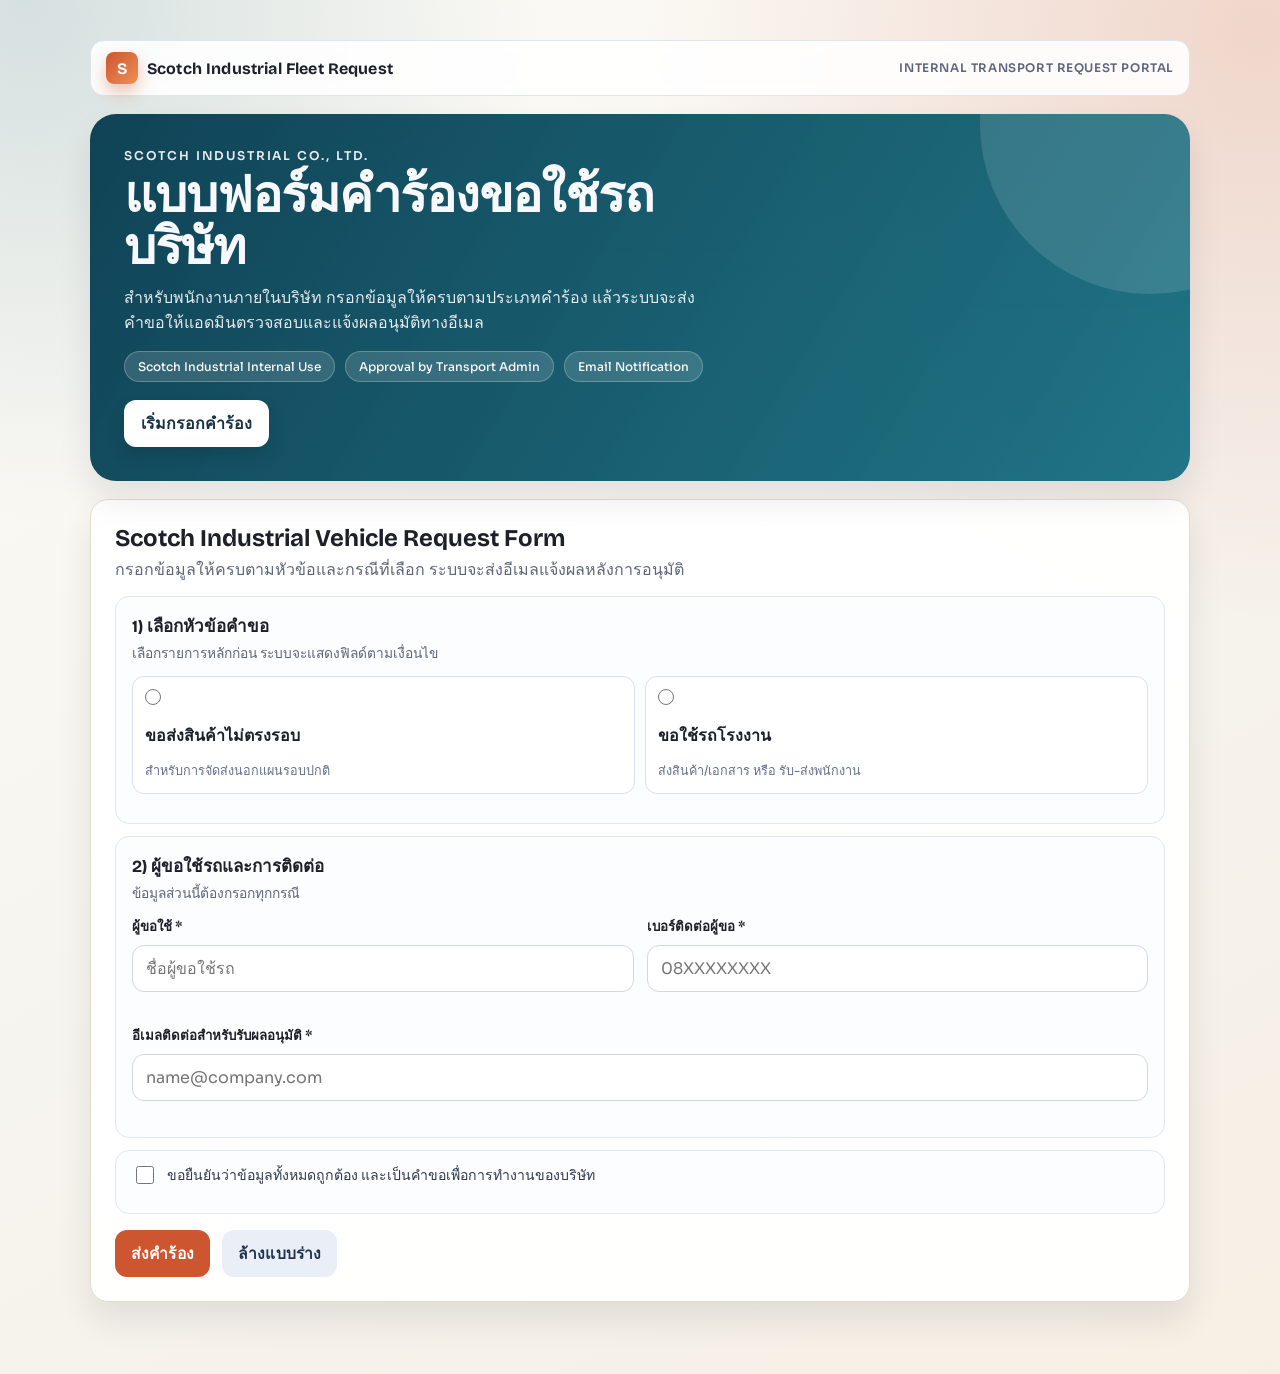
==== commit 155837b8: "Remove summary and step blocks from landing hero" ====
--- a/index.html
+++ b/index.html
@@ -41,36 +41,6 @@
               <a class="cta-button" href="#requestFormSection">เริ่มกรอกคำร้อง</a>
             </div>
           </div>
-
-          <aside class="si-hero-side" aria-label="Service summary">
-            <article class="si-metric">
-              <span>Coverage</span>
-              <strong>2 หัวข้อหลัก / 3 กรณีคำขอ</strong>
-            </article>
-            <article class="si-metric">
-              <span>Response</span>
-              <strong>แจ้งผลอนุมัติทางอีเมลอัตโนมัติ</strong>
-            </article>
-            <article class="si-metric">
-              <span>Requirement</span>
-              <strong>แนบรูปเอกสารได้สูงสุด 3MB ต่อไฟล์</strong>
-            </article>
-          </aside>
-        </div>
-
-        <div class="si-step-track" aria-label="Request process">
-          <article class="si-step">
-            <span>01</span>
-            <p>เลือกประเภทคำขอ</p>
-          </article>
-          <article class="si-step">
-            <span>02</span>
-            <p>กรอกข้อมูลและแนบรูป</p>
-          </article>
-          <article class="si-step">
-            <span>03</span>
-            <p>รออนุมัติผ่านอีเมล</p>
-          </article>
         </div>
       </section>
 
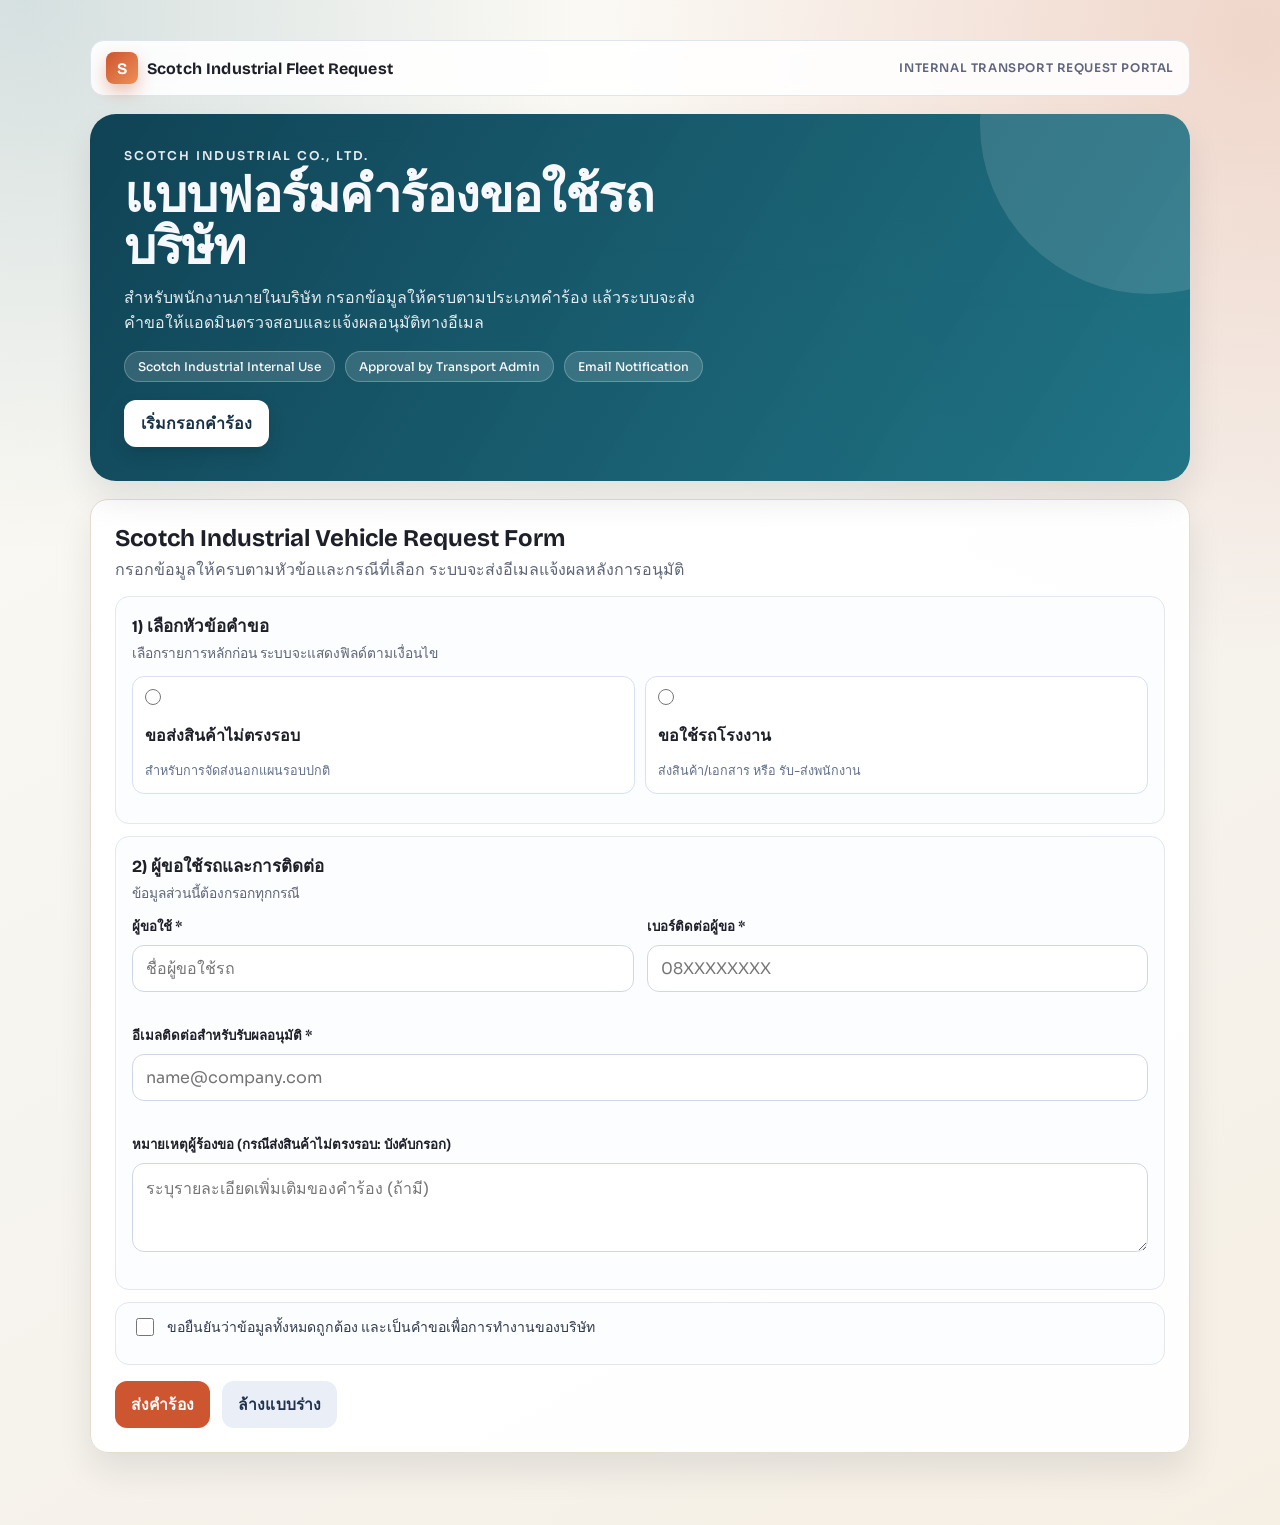
==== commit 21267325: "Add requester remark field with off-cycle required validation" ====
--- a/index.html
+++ b/index.html
@@ -122,6 +122,17 @@
                 />
                 <p class="field-error" data-error-for="contactEmail"></p>
               </label>
+
+              <label class="col-span-2">
+                <span>หมายเหตุผู้ร้องขอ (กรณีส่งสินค้าไม่ตรงรอบ: บังคับกรอก)</span>
+                <textarea
+                  name="requesterRemark"
+                  rows="3"
+                  maxlength="800"
+                  placeholder="ระบุรายละเอียดเพิ่มเติมของคำร้อง (ถ้ามี)"
+                ></textarea>
+                <p class="field-error" data-error-for="requesterRemark"></p>
+              </label>
             </div>
           </section>
 
@@ -154,8 +165,34 @@
 
               <label>
                 <span>ยอดเงิน *</span>
-                <input name="offcycleAmount" type="number" min="0" step="0.01" />
+                <input
+                  name="offcycleAmount"
+                  type="text"
+                  inputmode="decimal"
+                  maxlength="20"
+                  placeholder="0.00"
+                />
                 <p class="field-error" data-error-for="offcycleAmount"></p>
+              </label>
+
+              <label class="col-span-2 check-row">
+                <input name="offcycleHasPo" type="checkbox" />
+                <span>มี PO</span>
+              </label>
+            </div>
+
+            <div id="offcyclePoBlock" class="conditional-block hidden">
+              <label class="col-span-2">
+                <span>แนบไฟล์ PO *</span>
+                <input
+                  name="offcyclePoImage"
+                  type="file"
+                  accept=".jpg,.jpeg,.png,.webp,.pdf,.doc,.docx,.xls,.xlsx,image/png,image/jpeg,image/webp,application/pdf,application/msword,application/vnd.openxmlformats-officedocument.wordprocessingml.document,application/vnd.ms-excel,application/vnd.openxmlformats-officedocument.spreadsheetml.sheet"
+                />
+                <small class="field-hint">
+                  รองรับ .jpg .png .webp .pdf .doc .docx .xls .xlsx (ไม่เกิน 3MB)
+                </small>
+                <p class="field-error" data-error-for="offcyclePoImage"></p>
               </label>
             </div>
           </section>
@@ -211,13 +248,15 @@
               </label>
 
               <label class="col-span-2">
-                <span>แนบรูปเอกสารใบส่งสินค้าชั่วคราว/ใบคืนสินค้าชั่วคราว *</span>
+                <span>แนบไฟล์เอกสารใบส่งสินค้าชั่วคราว/ใบคืนสินค้าชั่วคราว *</span>
                 <input
                   name="factoryTempDocumentImage"
                   type="file"
-                  accept="image/png,image/jpeg,image/webp"
-                />
-                <small class="field-hint">รองรับไฟล์ภาพ .png .jpg .webp (ไม่เกิน 3MB)</small>
+                  accept=".jpg,.jpeg,.png,.webp,.pdf,.doc,.docx,.xls,.xlsx,image/png,image/jpeg,image/webp,application/pdf,application/msword,application/vnd.openxmlformats-officedocument.wordprocessingml.document,application/vnd.ms-excel,application/vnd.openxmlformats-officedocument.spreadsheetml.sheet"
+                />
+                <small class="field-hint">
+                  รองรับ .jpg .png .webp .pdf .doc .docx .xls .xlsx (ไม่เกิน 3MB)
+                </small>
                 <p class="field-error" data-error-for="factoryTempDocumentImage"></p>
               </label>
 
@@ -233,13 +272,15 @@
               </label>
 
               <label class="col-span-2">
-                <span>แนบรูปเบิกของจากไหน (ภาพแคป E-Mail Reservation) *</span>
+                <span>แนบไฟล์เบิกของจากไหน (ภาพแคป E-Mail Reservation) *</span>
                 <input
                   name="factoryReservationImage"
                   type="file"
-                  accept="image/png,image/jpeg,image/webp"
-                />
-                <small class="field-hint">รองรับไฟล์ภาพ .png .jpg .webp (ไม่เกิน 3MB)</small>
+                  accept=".jpg,.jpeg,.png,.webp,.pdf,.doc,.docx,.xls,.xlsx,image/png,image/jpeg,image/webp,application/pdf,application/msword,application/vnd.openxmlformats-officedocument.wordprocessingml.document,application/vnd.ms-excel,application/vnd.openxmlformats-officedocument.spreadsheetml.sheet"
+                />
+                <small class="field-hint">
+                  รองรับ .jpg .png .webp .pdf .doc .docx .xls .xlsx (ไม่เกิน 3MB)
+                </small>
                 <p class="field-error" data-error-for="factoryReservationImage"></p>
               </label>
 
--- a/assets/css/styles.css
+++ b/assets/css/styles.css
@@ -634,6 +634,15 @@
   color: #21324d;
 }
 
+.button-danger {
+  background: #b43333;
+  color: #ffffff;
+}
+
+.button-danger:hover {
+  filter: brightness(0.95);
+}
+
 .form-actions {
   display: flex;
   flex-wrap: wrap;
@@ -764,22 +773,120 @@
   margin-bottom: 18px;
 }
 
+.admin-hero {
+  position: relative;
+  padding-right: 200px;
+}
+
+.admin-corner-chip {
+  position: absolute;
+  top: 16px;
+  right: 16px;
+  display: inline-flex;
+  align-items: center;
+  gap: 8px;
+  border: 1px solid #d7deea;
+  border-radius: 999px;
+  background: rgba(255, 255, 255, 0.92);
+  padding: 8px 12px;
+  color: #2a3248;
+  font-size: 0.82rem;
+  backdrop-filter: blur(3px);
+}
+
+.admin-corner-chip span {
+  color: #606a82;
+}
+
+.admin-corner-chip strong {
+  font-family: "Bricolage Grotesque", sans-serif;
+  font-size: 0.9rem;
+  color: #192540;
+}
+
+.admin-login-overlay {
+  position: fixed;
+  inset: 0;
+  z-index: 2500;
+  display: grid;
+  place-items: center;
+  padding: 16px;
+  background: rgba(7, 24, 38, 0.55);
+  backdrop-filter: blur(3px);
+}
+
+.admin-login-overlay.is-hidden {
+  display: none;
+}
+
+.admin-login-card {
+  width: min(460px, 100%);
+  border-radius: 16px;
+  border: 1px solid #dce3ee;
+  background: #ffffff;
+  box-shadow: 0 18px 34px rgba(16, 23, 37, 0.22);
+  padding: 20px;
+}
+
+.admin-login-card h2 {
+  margin: 6px 0 4px;
+  font-family: "Bricolage Grotesque", sans-serif;
+}
+
+.admin-login-copy {
+  margin: 0 0 14px;
+  color: #4f5a73;
+  font-size: 0.88rem;
+  line-height: 1.5;
+}
+
 .admin-tools {
   margin-bottom: 18px;
-}
-
-.control-grid {
-  display: grid;
-  gap: 12px;
-  grid-template-columns: repeat(3, minmax(0, 1fr));
+  display: grid;
+  gap: 14px;
 }
 
 .admin-actions {
-  margin-top: 14px;
   display: flex;
   gap: 10px;
   align-items: center;
   flex-wrap: wrap;
+}
+
+.admin-actions .form-message {
+  flex: 1 1 100%;
+}
+
+.admin-view-tabs {
+  display: inline-flex;
+  align-items: center;
+  gap: 8px;
+  border: 1px solid #d9e2f0;
+  border-radius: 12px;
+  background: #f4f7fc;
+  padding: 6px;
+}
+
+.admin-tab {
+  border: 0;
+  border-radius: 9px;
+  padding: 9px 12px;
+  font-family: "Bricolage Grotesque", sans-serif;
+  font-size: 0.88rem;
+  font-weight: 600;
+  color: #31405d;
+  background: transparent;
+}
+
+.admin-tab.is-active {
+  background: #ffffff;
+  color: #152446;
+  box-shadow: 0 1px 3px rgba(18, 31, 56, 0.12);
+}
+
+.admin-tab:disabled {
+  cursor: not-allowed;
+  opacity: 0.58;
 }
 
 .admin-list-wrap {
@@ -793,17 +900,54 @@
   align-items: baseline;
 }
 
+.admin-filter-grid {
+  margin-top: 14px;
+  display: grid;
+  gap: 10px;
+  grid-template-columns: repeat(3, minmax(0, 1fr));
+}
+
+.admin-filter-grid-history {
+  grid-template-columns: repeat(4, minmax(0, 1fr));
+}
+
+.admin-filter-field {
+  display: grid;
+  gap: 6px;
+}
+
+.admin-filter-field span {
+  font-size: 0.72rem;
+  text-transform: uppercase;
+  letter-spacing: 0.06em;
+  color: #677492;
+  font-weight: 600;
+}
+
 .request-list {
   display: grid;
-  gap: 12px;
+  gap: 14px;
   margin-top: 16px;
 }
 
 .request-item {
-  border: 1px solid #e1e4ec;
-  border-radius: 14px;
-  padding: 15px;
-  background: #fbfcff;
+  border: 1px solid #dde4f0;
+  border-radius: 16px;
+  padding: 16px;
+  background: linear-gradient(180deg, #ffffff 0%, #f8fbff 100%);
+  box-shadow: 0 6px 14px rgba(16, 24, 40, 0.06);
+}
+
+.request-item-pending {
+  border-left: 4px solid #e0b34f;
+}
+
+.request-item-approved {
+  border-left: 4px solid #44b578;
+}
+
+.request-item-rejected {
+  border-left: 4px solid #d36a6a;
 }
 
 .request-item-head {
@@ -814,10 +958,27 @@
   align-items: center;
 }
 
+.request-head-main {
+  display: grid;
+  gap: 4px;
+}
+
 .request-id {
   margin: 0;
   font-family: "Bricolage Grotesque", sans-serif;
-  font-size: 1.05rem;
+  font-size: 1.02rem;
+  line-height: 1.2;
+}
+
+.request-caption {
+  margin: 0;
+  color: #5c6882;
+  font-size: 0.83rem;
+}
+
+.request-caption span {
+  color: #a0aac1;
+  padding: 0 4px;
 }
 
 .status-pill {
@@ -842,18 +1003,86 @@
   background: #e8f8ee;
 }
 
-.request-meta {
+.status-pill.rejected {
+  color: #8f1f1f;
+  border-color: #efc1c1;
+  background: #ffecec;
+}
+
+.request-time-row {
+  margin-top: 11px;
+  display: flex;
+  gap: 8px;
+  flex-wrap: wrap;
+}
+
+.time-chip {
+  display: inline-flex;
+  align-items: center;
+  gap: 6px;
+  border: 1px solid #dde4f2;
+  border-radius: 999px;
+  padding: 5px 10px;
+  background: #ffffff;
+  color: #485571;
+  font-size: 0.76rem;
+}
+
+.time-chip strong {
+  color: #1e2a46;
+  font-weight: 600;
+}
+
+.request-section-grid {
   margin: 12px 0 0;
   display: grid;
-  gap: 7px;
+  gap: 10px;
   grid-template-columns: repeat(2, minmax(0, 1fr));
-  color: var(--muted);
-  font-size: 0.88rem;
-}
-
-.request-meta strong {
-  color: #232635;
+}
+
+.request-info-block {
+  border: 1px solid #e0e8f4;
+  border-radius: 12px;
+  padding: 10px 11px;
+  background: #ffffff;
+}
+
+.request-info-block h4 {
+  margin: 0 0 8px;
+  font-size: 0.74rem;
+  color: #5a6885;
+  text-transform: uppercase;
+  letter-spacing: 0.06em;
+}
+
+.kv-grid {
+  display: grid;
+  gap: 6px;
+}
+
+.kv-item {
+  display: grid;
+  grid-template-columns: minmax(108px, 36%) 1fr;
+  gap: 8px;
+  align-items: start;
+  font-size: 0.84rem;
+}
+
+.kv-label {
+  color: #68748f;
   font-weight: 600;
+}
+
+.kv-value {
+  color: #1f273b;
+  word-break: break-word;
+}
+
+.attachment-links {
+  display: flex;
+  flex-wrap: wrap;
+  gap: 6px;
+  align-items: center;
 }
 
 .inline-action {
@@ -874,20 +1103,25 @@
 
 .file-meta {
   display: inline-block;
-  margin-top: 6px;
+  margin-left: 2px;
   color: #63708b;
   font-size: 0.75rem;
 }
 
 .request-actions {
-  margin-top: 14px;
+  margin-top: 12px;
   display: flex;
   gap: 10px;
   align-items: center;
+  flex-wrap: wrap;
 }
 
 .empty-state {
-  margin: 10px 0 0;
+  margin: 8px 0 0;
+  border: 1px dashed #cfd8e7;
+  border-radius: 12px;
+  background: #f9fbff;
+  padding: 14px;
   color: var(--muted);
 }
 
@@ -903,8 +1137,7 @@
 }
 
 @media (max-width: 860px) {
-  .form-grid,
-  .control-grid {
+  .form-grid {
     grid-template-columns: 1fr;
   }
 
@@ -948,12 +1181,19 @@
     grid-column: span 1;
   }
 
-  .request-meta {
+  .admin-filter-grid,
+  .admin-filter-grid-history,
+  .request-section-grid {
     grid-template-columns: 1fr;
   }
 
   .hero {
     padding: 28px;
+  }
+
+  .admin-hero {
+    padding-right: 28px;
+    padding-top: 76px;
   }
 }
 
@@ -1032,4 +1272,31 @@
   .form-actions button {
     width: 100%;
   }
-}
+
+  .admin-hero {
+    padding-top: 74px;
+  }
+
+  .admin-corner-chip {
+    top: 12px;
+    right: 12px;
+    padding: 7px 10px;
+    font-size: 0.75rem;
+  }
+
+  .admin-view-tabs {
+    width: 100%;
+    display: grid;
+    grid-template-columns: 1fr;
+  }
+
+  .admin-tab {
+    width: 100%;
+    text-align: center;
+  }
+
+  .kv-item {
+    grid-template-columns: 1fr;
+    gap: 3px;
+  }
+}
